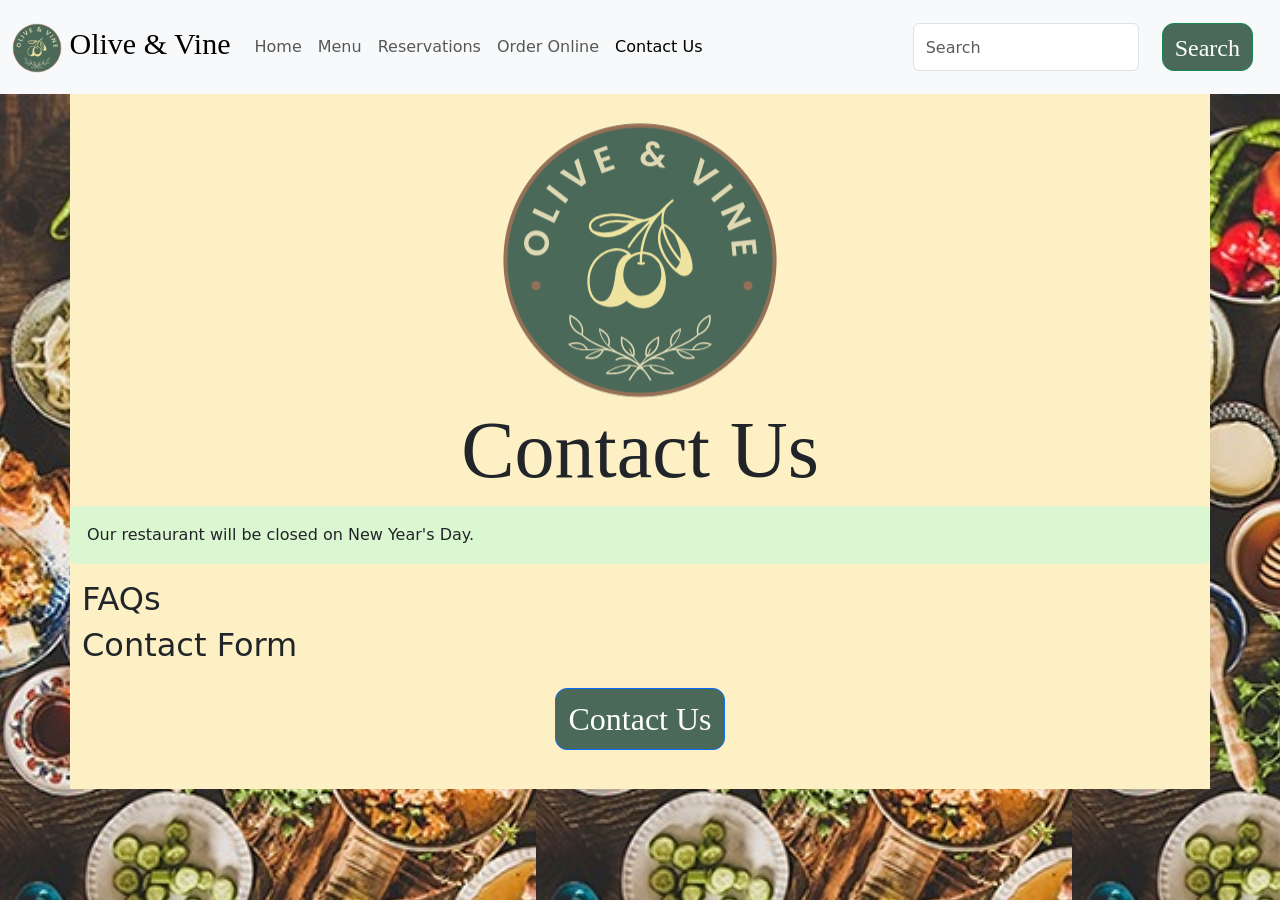
==== contact.html @ 26eb9755 "Add nav bar" ====
<!DOCTYPE html>
<html lang="en">
<head>
    <meta charset="utf-8">
    <meta name="viewport" content="width=device-width initial-scale=1">

    <title>Olive & Vine Contact Page</title>
    <meta name="description" content="A website for a concept restaurant Olive & Vine">

    <link href="https://cdn.jsdelivr.net/npm/bootstrap@5.3.8/dist/css/bootstrap.min.css" rel="stylesheet" integrity="sha384-sRIl4kxILFvY47J16cr9ZwB07vP4J8+LH7qKQnuqkuIAvNWLzeN8tE5YBujZqJLB" crossorigin="anonymous">
    <link rel="stylesheet" href="styles.css">
</head>
<body>
    <nav class="navigation navbar navbar-expand-lg sticky-top bg-light" >
        <div class="navigation container-fluid">
            <a class="navbar-brand nav-logo" href="#">
                <img src="images/logo.png" alt="Logo" class="nav-logo" width="50" height="50" class="d-inline-block">
                Olive & Vine
            </a>
            <button class="navbar-toggler" type="button" data-bs-toggle="collapse" data-bs-target="#pages" aria-controls="pages" aria-expanded="false" aria-label="Toggle navigation">
                <span class="navbar-toggler-icon"></span>
            </button>
            <div class="collapse navbar-collapse" id="pages">
                <ul class="navbar-nav me-auto">
                    <li class="nav-item">
                        <a class="nav-link" href="#">Home</a>
                    </li>
                    <li class="nav-item">
                        <a class="nav-link" href="menu.html">Menu</a>
                    </li>
                    <li class="nav-item">
                        <a class="nav-link" href="reservation.html">Reservations</a>
                    </li>
                    <li class="nav-item">
                        <a class="nav-link" href="order.html">Order Online</a>
                    </li>
                    <li class="nav-item">
                        <a class="nav-link active" aria-current="page" href="#">Contact Us</a>
                    </li>
                </ul>
                <form class="d-flex" role="search">
                    <input class="form-control me-2 nav-search" type="search" placeholder="Search" aria-label="Search">
                    <button class="btn btn-outline-success nav-search" id="nav-search-btn" type="submit">Search</button>
                </form>
            </div>
        </div>
    </nav>
    
    <div class="container py-4">
        <div class="row">
            <div class="col-12">
                <div class="text-center">
                    <img src="images/logo.png" class="img-fluid" alt="Olive & Vine Logo">
                </div>
            </div>
        </div>

        <div class="row">
            <div class="col-12 text-center">
                <h1>Contact Us</h1>
            </div>
            <div class="col-12 alert">
                Our restaurant will be closed on New Year's Day.
            </div>
        </div>

        <div class="row">
            <div class="col-12">
                <h2>FAQs</h2>
            </div>
        </div>

        <div class="row">
            <div class="col-12">
                <h2>Contact Form</h2>
            </div>
        </div>

        <div class="row">
            <div class="col-12">
                <div class="text-center">
                    <a type="button" role="button" class="btn btn-primary" href="#">Contact Us</a>
                </div>
            </div>
        </div>
    </div>
    <script src="https://cdn.jsdelivr.net/npm/bootstrap@5.3.8/dist/js/bootstrap.bundle.min.js" integrity="sha384-FKyoEForCGlyvwx9Hj09JcYn3nv7wiPVlz7YYwJrWVcXK/BmnVDxM+D2scQbITxI" crossorigin="anonymous"></script>
</body>
</html>
---- styles.css ----
body {
    background-image: url(images/menu_bg.jpg);
}

.nav-logo {
    font-family: "Monaco";
    font-size: 30px;
}

.nav-search {
    height: 3rem;
    margin: auto;
    padding: auto;
}

#nav-search-btn {
    font-size: 1.5rem;
}


.container {
    background-color: rgb(252, 240, 196);
}

h1 {
    font-family: "Monaco";
    font-size: 80px;
}

.alert {
    background-color: rgba(213, 249, 213, 0.816);
}

#menu-items {
    padding: 24px;
}

.menu-img {
    height: 300px;
    object-fit: cover;
    border-radius: 12px;
    padding-bottom: 12px;
}

.card-title {
    font-family: "Monaco";
    font-size: 36px;
}

.card {
    background-color: rgb(245, 238, 205);
    border-radius: 12px;
    border: solid rgb(148, 112, 87);
    height: 550px;
    width: 400px;
}

.price {
    font-size: 32px;
    font-family: "Monaco";
}

.badge {
    background-color: rgb(247, 182, 42);
    border-radius: 12px;
}

.btn {
    background-color: rgb(74, 105, 89);
    color: white;
    font-size: 32px;
    font-family: "Monaco";
    border-radius: 12px;
    margin: 15px;
}

label {
    padding-bottom: 15px;
}
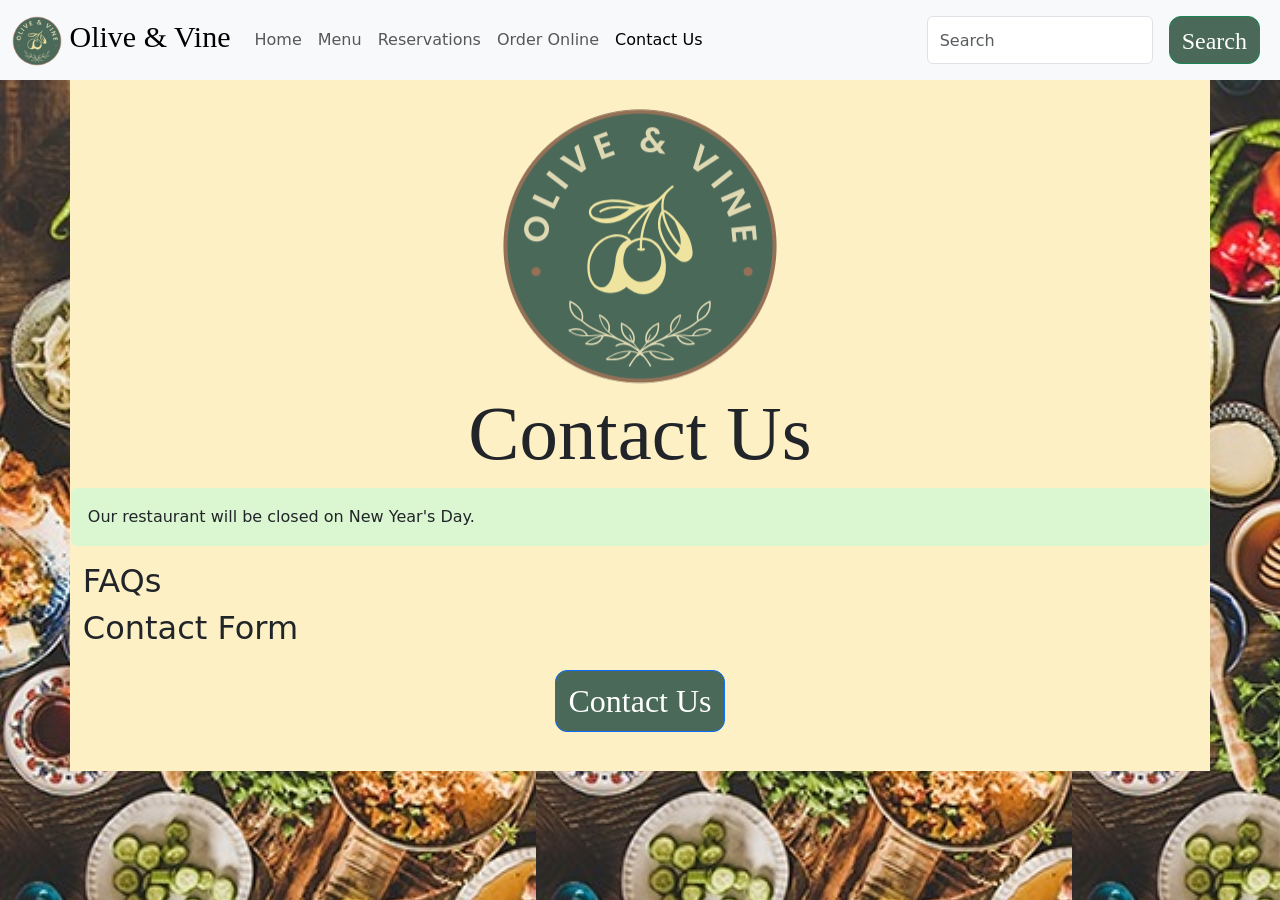
==== commit f702b5b5: "Make menu responisive" ====
--- a/contact.html
+++ b/contact.html
@@ -48,7 +48,7 @@
     
     <div class="container py-4">
         <div class="row">
-            <div class="col-12">
+            <div class="col-12 logo">
                 <div class="text-center">
                     <img src="images/logo.png" class="img-fluid" alt="Olive & Vine Logo">
                 </div>
--- a/styles.css
+++ b/styles.css
@@ -10,21 +10,31 @@
 .nav-search {
     height: 3rem;
     margin: auto;
-    padding: auto;
 }
 
 #nav-search-btn {
     font-size: 1.5rem;
+    margin: .5rem;
 }
 
+.logo {
+    width: 30vw;
+    margin: auto;
+}
+
+.header, .buttons {
+    background-color: rgb(252, 240, 196);
+    padding: 1%;
+}
 
 .container {
     background-color: rgb(252, 240, 196);
+    padding: 1%;
 }
 
 h1 {
     font-family: "Monaco";
-    font-size: 80px;
+    font-size: max(32px, 6vw);
 }
 
 .alert {
@@ -32,32 +42,41 @@
 }
 
 #menu-items {
-    padding: 24px;
+    padding: 2vw;
 }
 
 .menu-img {
-    height: 300px;
+    aspect-ratio: 1 / 1;
     object-fit: cover;
     border-radius: 12px;
-    padding-bottom: 12px;
+    object-position: center;
+    padding: .3em;
 }
 
 .card-title {
     font-family: "Monaco";
-    font-size: 36px;
+    font-size: max(24px, 3vw);
+    
 }
 
 .card {
     background-color: rgb(245, 238, 205);
     border-radius: 12px;
     border: solid rgb(148, 112, 87);
-    height: 550px;
-    width: 400px;
+    height: 20px;
+    width: 100%;
+    padding: 0px;
+    object-position: center;
+    max-width: 440px;
+    margin: 0 auto;
 }
 
+
 .price {
-    font-size: 32px;
+    font-size: max(24px, 2.5vw);
     font-family: "Monaco";
+    padding-top: .2em;
+    padding-bottom: .05em;
 }
 
 .badge {
@@ -68,7 +87,7 @@
 .btn {
     background-color: rgb(74, 105, 89);
     color: white;
-    font-size: 32px;
+    font-size: max(24px, 2.5vw);
     font-family: "Monaco";
     border-radius: 12px;
     margin: 15px;
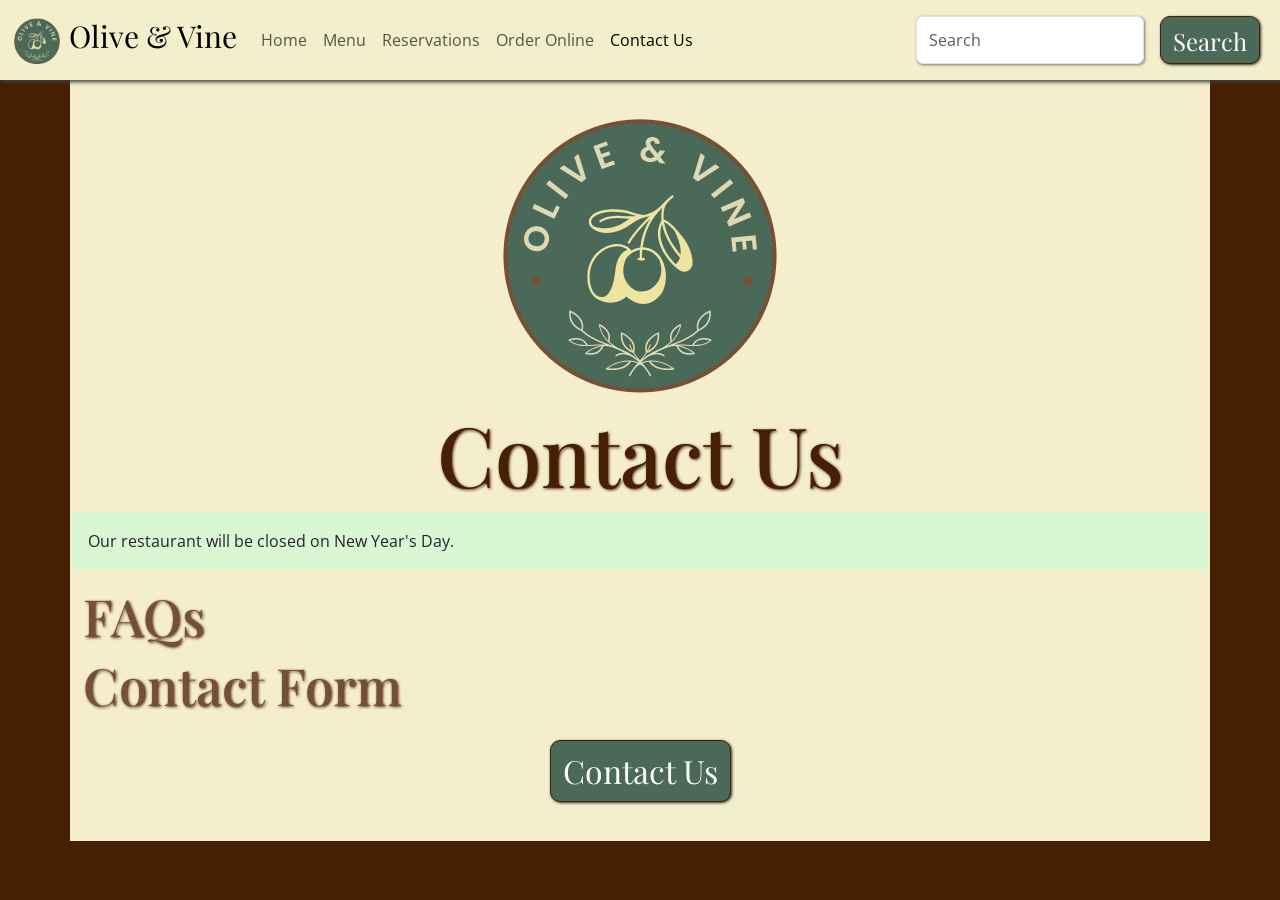
==== commit 3413c712: "Add screenshots" ====
--- a/contact.html
+++ b/contact.html
@@ -7,13 +7,18 @@
     <title>Olive & Vine Contact Page</title>
     <meta name="description" content="A website for a concept restaurant Olive & Vine">
 
+    <link rel="preconnect" href="https://fonts.googleapis.com">
+    <link rel="preconnect" href="https://fonts.gstatic.com" crossorigin>
+    <link href="https://fonts.googleapis.com/css2?family=Open+Sans:ital,wght@0,300..800;1,300..800&family=Playfair+Display:ital,wght@0,400..900;1,400..900&display=swap" rel="stylesheet">
+
     <link href="https://cdn.jsdelivr.net/npm/bootstrap@5.3.8/dist/css/bootstrap.min.css" rel="stylesheet" integrity="sha384-sRIl4kxILFvY47J16cr9ZwB07vP4J8+LH7qKQnuqkuIAvNWLzeN8tE5YBujZqJLB" crossorigin="anonymous">
-    <link rel="stylesheet" href="styles.css">
+    <link rel="stylesheet" href="styles/styles.css">
+    <link rel="stylesheet" href="styles/contact.css">
 </head>
 <body>
-    <nav class="navigation navbar navbar-expand-lg sticky-top bg-light" >
+    <nav class="navigation navbar navbar-expand-lg sticky-top" >
         <div class="navigation container-fluid">
-            <a class="navbar-brand nav-logo" href="#">
+            <a class="navbar-brand nav-logo" href="index.html">
                 <img src="images/logo.png" alt="Logo" class="nav-logo" width="50" height="50" class="d-inline-block">
                 Olive & Vine
             </a>
@@ -23,7 +28,7 @@
             <div class="collapse navbar-collapse" id="pages">
                 <ul class="navbar-nav me-auto">
                     <li class="nav-item">
-                        <a class="nav-link" href="#">Home</a>
+                        <a class="nav-link" href="index.html">Home</a>
                     </li>
                     <li class="nav-item">
                         <a class="nav-link" href="menu.html">Menu</a>
--- a/styles/styles.css
+++ b/styles/styles.css
@@ -0,0 +1,79 @@
+body {
+    background-color: rgb(71, 31, 2);
+    font-family: "Open Sans", Arial, sans-serif;
+}
+
+.nav-logo {
+    font-family: "Playfair Display", serif;
+    font-size: 30px;
+}
+
+.nav-search {
+    height: 3rem;
+    margin: auto;
+    box-shadow: 1px 1px 3px rgb(128, 120, 114);
+}
+
+#nav-search-btn {
+    font-size: 1.5rem;
+    margin: .5rem;
+}
+
+.navbar {
+    background-color: rgb(245, 238, 205);
+    box-shadow: 1px 2px 4px rgb(63, 62, 62);
+}
+
+h1 {
+    font-family: "Playfair Display", serif;
+    color: rgb(245, 238, 205);
+    text-shadow: 1px 1px 3px black;
+    font-size: max(32px, 6.5vw);
+}
+
+h2 {
+    font-family: "Playfair Display", serif;
+    color: rgb(71, 31, 2);
+    text-shadow: 1px 1px 3px rgb(71, 31, 2);
+    font-size: max(24px, 5vw);
+}
+
+.logo {
+    width: 30vw;
+    margin: auto;
+}
+
+.container {
+    background-color: rgb(245, 238, 205);
+    padding: 1%;
+}
+
+.alert {
+    background-color: rgba(213, 249, 213, 0.816);
+}
+
+.badge {
+    background-color: rgb(247, 182, 42);
+    border-radius: 12px;
+}
+
+.btn {
+    background-color: rgb(74, 105, 89);
+    color: white;
+    font-size: max(24px, 2.5vw);
+    font-family: "Playfair Display", serif;
+    border-radius: 10px;
+    margin: 15px;
+    border-color: rgb(71, 31, 2);
+    box-shadow: 1px 1px 3px rgb(48, 39, 33);
+    --bs-btn-active-bg: rgb(37, 54, 45);
+    --bs-btn-active-color: rgb(245, 238, 205);
+    --bs-btn-active-border-color: rgb(71, 31, 2);
+}
+
+.btn:hover, .btn:focus, .btn:focus-visible {
+    background-color: rgb(55, 80, 67);
+    color: rgb(245, 238, 205);
+    border-color: rgb(71, 31, 2);
+    box-shadow: 1px 1px 3px rgb(48, 39, 33);
+}
--- a/styles/contact.css
+++ b/styles/contact.css
@@ -0,0 +1,10 @@
+h1 {
+    color: rgb(71, 31, 2);
+    text-shadow: 1px 1px 3px rgb(71, 31, 2);
+}
+
+h2 {
+    color: rgb(116, 80, 52);
+    text-shadow: 1px 1px 3px rgb(71, 31, 2);
+    font-size: max(24px, 4vw);
+}
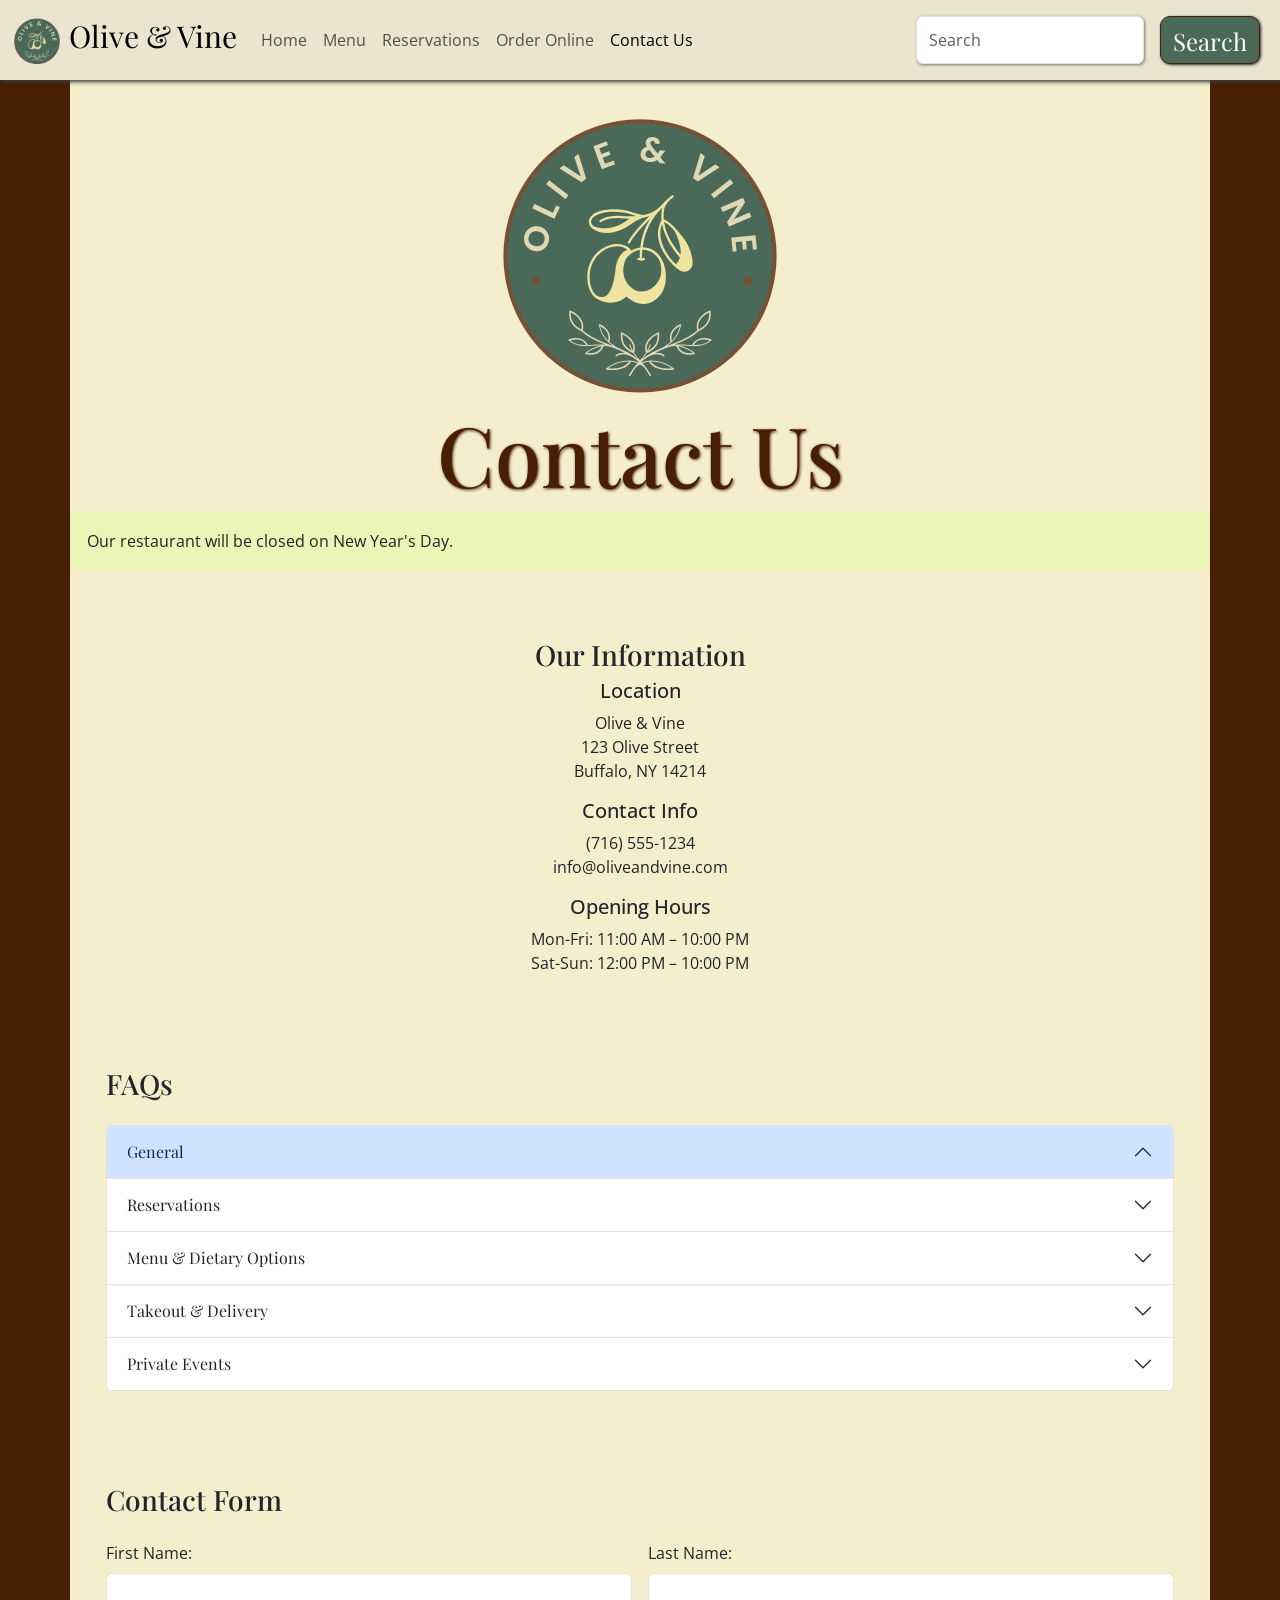
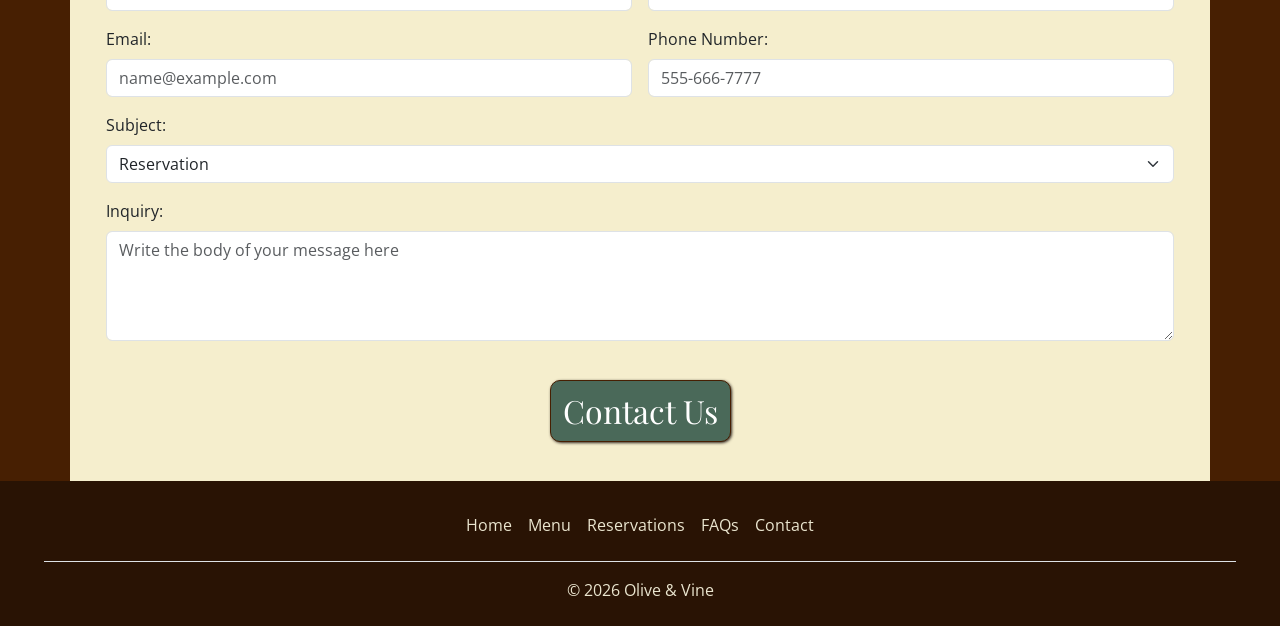
==== commit e4d85e6c: "Add footer" ====
--- a/contact.html
+++ b/contact.html
@@ -69,17 +69,213 @@
             </div>
         </div>
 
-        <div class="row">
-            <div class="col-12">
-                <h2>FAQs</h2>
-            </div>
-        </div>
-
-        <div class="row">
-            <div class="col-12">
-                <h2>Contact Form</h2>
-            </div>
-        </div>
+        <div class="row p-4">
+            <div class="col-12 text-center">
+                <h3>Our Information</h3>
+                <h5>Location</h5>
+                <p>Olive & Vine<br>123 Olive Street<br>Buffalo, NY 14214</p>
+                <h5>Contact Info</h5>
+                <p>(716) 555-1234<br>info@oliveandvine.com</p>
+                <h5>Opening Hours</h5>
+                <p>Mon-Fri: 11:00 AM – 10:00 PM <br/>Sat-Sun: 12:00 PM – 10:00 PM</p>
+            </div>
+        </div>
+
+        <div class="row p-4" id="faq-container">
+            <div class="col-12">
+                <h3>FAQs</h3>
+            </div>
+            <div class="col-12 py-3">
+                <div class="accordion" id="faq">
+                    <div class="accordion-item">
+                        <h2 class="accordion-header" id="generalHeader">
+                            <button class="accordion-button" type="button" data-bs-toggle="collapse" data-bs-target="#general" aria-controls="general">
+                                General
+                            </button>
+                        </h2>
+                        <div id="general" class="accordion-collapse collapse" aria-labelledby="generalHeader" data-bs-parent="#faq">
+                            <div class="accordion-body">
+                                <p>
+                                    <strong>What are your hours of operation?</strong><br>
+                                    Monday–Thursday: 11:00 AM – 9:00 PM<br>
+                                    Friday–Saturday: 11:00 AM – 10:00 PM<br>
+                                    Sunday: 12:00 PM – 8:00 PM
+                                </p>
+
+                                <p>
+                                    <strong>Is parking available?</strong><br>
+                                    Yes! Complimentary on-site parking is available for all guests, with additional street parking nearby.
+                                </p>
+
+                                <p>
+                                    <strong>Do you have outdoor seating?</strong><br>
+                                    Yes. Our outdoor patio is open seasonally and offers a relaxing atmosphere for enjoying Mediterranean cuisine.
+                                </p>
+
+                                <p>
+                                    <strong>Is Olive & Vine family-friendly?</strong><br>
+                                    Absolutely! We welcome guests of all ages and offer a children's menu, high chairs, and a comfortable dining environment for families.
+                                </p>
+
+                                <p class="mb-0">
+                                    <strong>Do you offer gift cards?</strong><br>
+                                    Yes. Gift cards are available in any amount and can be purchased in the restaurant.
+                            </div>
+                        </div>
+                    </div>
+                    <div class="accordion-item">
+                        <h2 class="accordion-header" id="reservationHeader">
+                            <button class="accordion-button collapsed" type="button"
+                                    data-bs-toggle="collapse"
+                                    data-bs-target="#reservation"
+                                    aria-expanded="false"
+                                    aria-controls="reservation">
+                                Reservations
+                            </button>
+                        </h2>
+                        <div id="reservation" class="accordion-collapse collapse" aria-labelledby="reservationHeader" data-bs-parent="#faq">
+                            <div class="accordion-body">
+                                <p>
+                                    <strong>Do I need a reservation?</strong><br>
+                                    Reservations are recommended for dinner service and weekends, but walk-in guests are always welcome based on availability.
+                                </p>
+
+                                <p>
+                                    <strong>Can I make a reservation online?</strong><br>
+                                    Yes! Reservations can be made through our website or by calling the restaurant during business hours.
+                                </p>
+
+                                <p class="mb-0">
+                                    <strong>How do I cancel or modify my reservation?</strong><br>
+                                    Reservations may be changed or canceled online or by contacting us at least 24 hours before your scheduled dining time.
+                                </p>
+                            </div>
+                        </div>
+                    </div>
+
+                    <div class="accordion-item">
+                        <h2 class="accordion-header" id="menuHeader">
+                            <button class="accordion-button collapsed" type="button"
+                                    data-bs-toggle="collapse"
+                                    data-bs-target="#menu"
+                                    aria-expanded="false"
+                                    aria-controls="menu">
+                                Menu & Dietary Options
+                            </button>
+                        </h2>
+                        <div id="menu" class="accordion-collapse collapse"
+                            aria-labelledby="menuHeader"
+                            data-bs-parent="#faq">
+                            <div class="accordion-body">
+                                <p>
+                                    <strong>Do you offer vegetarian or vegan options?</strong><br>
+                                    Yes. Our menu features a variety of vegetarian and vegan dishes, including falafel, hummus, fresh salads, and vegetable-based entrees.
+                                </p>
+
+                                <p>
+                                    <strong>Can you accommodate food allergies?</strong><br>
+                                    Absolutely. Please let your server know about any allergies or dietary restrictions, and we'll do our best to accommodate your needs.
+                                </p>
+
+                                <p class="mb-0">
+                                    <strong>Do you have gluten-free options?</strong><br>
+                                    Yes. Several menu items can be prepared gluten-free upon request.
+                                </p>
+                            </div>
+                        </div>
+                    </div>
+
+                    <div class="accordion-item">
+                        <h2 class="accordion-header" id="takeoutHeader">
+                            <button class="accordion-button collapsed" type="button"
+                                    data-bs-toggle="collapse"
+                                    data-bs-target="#takeout"
+                                    aria-expanded="false"
+                                    aria-controls="takeout">
+                                Takeout & Delivery
+                            </button>
+                        </h2>
+                        <div id="takeout" class="accordion-collapse collapse" aria-labelledby="takeoutHeader" data-bs-parent="#faq">
+                            <div class="accordion-body">
+                                <p>
+                                    <strong>Do you offer takeout?</strong><br>
+                                    Yes! Every item on our menu is available for takeout. Orders can be placed online or by phone.
+                                </p>
+
+                                <p class="mb-0">
+                                    <strong>Do you offer delivery?</strong><br>
+                                    Yes. Delivery is available within our local service area through our online ordering system.
+                                </p>
+                            </div>
+                        </div>
+                    </div>
+
+                    <div class="accordion-item">
+                        <h2 class="accordion-header" id="eventsHeader">
+                            <button class="accordion-button collapsed" type="button"
+                                    data-bs-toggle="collapse"
+                                    data-bs-target="#events"
+                                    aria-expanded="false"
+                                    aria-controls="events">
+                                Private Events
+                            </button>
+                        </h2>
+                        <div id="events" class="accordion-collapse collapse" aria-labelledby="eventsHeader" data-bs-parent="#faq">
+                            <div class="accordion-body">
+                                <p>
+                                    <strong>Do you host private events?</strong><br>
+                                    Yes. Our private dining space is perfect for birthdays, anniversaries, business dinners, family gatherings, and other special occasions.
+                                </p>
+
+                                <p class="mb-0">
+                                    <strong>How many guests can private events accommodate?</strong><br>
+                                    Our private event space comfortably accommodates up to 60 guests. Contact us for availability and event planning details.
+                                </p>
+                            </div>
+                        </div>
+                    </div>
+                </div>
+            </div>
+        </div>
+
+
+        <form class="row g-3 p-4">
+            <div class="col-12">
+                <h3>Contact Form</h3>
+            </div>
+            <div class="col-6">
+                <label for="res-fname" class="form-label">First Name: </label>
+                <input type="text" id="res-fname" class="form-control" name="res-fname" required/>
+            </div>
+            <div class="col-6">
+                <label for="res-lname" class="form-label">Last Name: </label>
+                <input type="text" id="res-lname" class="form-control" name="res-lname" required/>
+            </div>
+            <div class="col-6">
+                <label for="res-email" class="form-label">Email: </label>
+                <input type="email" id="res-email" class="form-control" name="res-email" placeholder="name@example.com" required/>
+            </div>    
+            <div class="col-6">
+                <label for="res-phone" class="form-label">Phone Number: </label>
+                <input type="tel" id="res-phone" class="form-control" name="res-phone" pattern="[0-9]{3}-[0-9]{3}-[0-9]{4}" placeholder="555-666-7777"/>
+            </div> 
+            <div class="col-12">
+                <label for="reservation-type" class="form-label">Subject: </label>
+                <select id="reservation-type" class="form-select">
+                    <option>Reservation</option>
+                    <option>Private Event</option>
+                    <option>Restaurant</option>
+                    <option>Catering</option>
+                    <option>Orders</option>
+                    <option>Menu</option>
+                    <option>Other</option>
+                </select>
+            </div>   
+            <div class="col-12">
+                <label for="inquiry" class="form-label">Inquiry: </label> <br/>
+                <textarea id="inquiry" class="form-control" name="inquiry" placeholder="Write the body of your message here" rows="4" cols="50"></textarea>
+            </div>
+        </form>
 
         <div class="row">
             <div class="col-12">
@@ -89,6 +285,30 @@
             </div>
         </div>
     </div>
+
+    <div class="container-fluid py-2 footer">
+        <footer class="my-3 mx-3">
+            <ul class="nav justify-content-center pb-3 m-3 border-bottom">
+                <li class="nav-item">
+                    <a href="index.html" class="nav-link px-2 footer-text">Home</a>
+                </li>
+                <li class="nav-item">
+                    <a href="menu.html" class="nav-link px-2 footer-text">Menu</a>
+                </li>
+                <li class="nav-item">
+                    <a href="reservation.html" class="nav-link px-2 footer-text">Reservations</a>
+                </li>
+                <li class="nav-item">
+                    <a href="#faq-container" class="nav-link px-2 footer-text">FAQs</a>
+                </li>
+                <li class="nav-item">
+                    <a href="#" class="nav-link px-2 footer-text">Contact</a>
+                </li>
+            </ul>
+            <p class="text-center footer-text">© 2026 Olive & Vine</p>
+        </footer>
+    </div>
+
     <script src="https://cdn.jsdelivr.net/npm/bootstrap@5.3.8/dist/js/bootstrap.bundle.min.js" integrity="sha384-FKyoEForCGlyvwx9Hj09JcYn3nv7wiPVlz7YYwJrWVcXK/BmnVDxM+D2scQbITxI" crossorigin="anonymous"></script>
 </body>
 </html>
--- a/styles/styles.css
+++ b/styles/styles.css
@@ -20,7 +20,7 @@
 }
 
 .navbar {
-    background-color: rgb(245, 238, 205);
+    background-color: rgb(234, 229, 207);
     box-shadow: 1px 2px 4px rgb(63, 62, 62);
 }
 
@@ -28,14 +28,19 @@
     font-family: "Playfair Display", serif;
     color: rgb(245, 238, 205);
     text-shadow: 1px 1px 3px black;
-    font-size: max(32px, 6.5vw);
+    font-size: max(34px, 6.5vw);
 }
 
 h2 {
     font-family: "Playfair Display", serif;
     color: rgb(71, 31, 2);
-    text-shadow: 1px 1px 3px rgb(71, 31, 2);
-    font-size: max(24px, 5vw);
+    text-shadow: 1px 1px 2em rgb(71, 31, 2);
+    font-size: max(32px, 5vw);
+}
+
+h3 {
+    font-family: "Playfair Display", serif;
+    padding-top: 1em;
 }
 
 .logo {
@@ -45,11 +50,12 @@
 
 .container {
     background-color: rgb(245, 238, 205);
-    padding: 1%;
 }
 
 .alert {
-    background-color: rgba(213, 249, 213, 0.816);
+    background-color: rgba(234, 246, 178, 0.862);
+    border-radius: 0px;
+    width: 100vw;
 }
 
 .badge {
@@ -76,4 +82,16 @@
     color: rgb(245, 238, 205);
     border-color: rgb(71, 31, 2);
     box-shadow: 1px 1px 3px rgb(48, 39, 33);
+}
+
+.footer {
+    background-color: rgb(41, 19, 4);
+}
+
+.footer-text {
+    color: rgb(234, 229, 207);
+}
+
+.nav-link:hover {
+    color: rgb(116, 80, 52);
 }
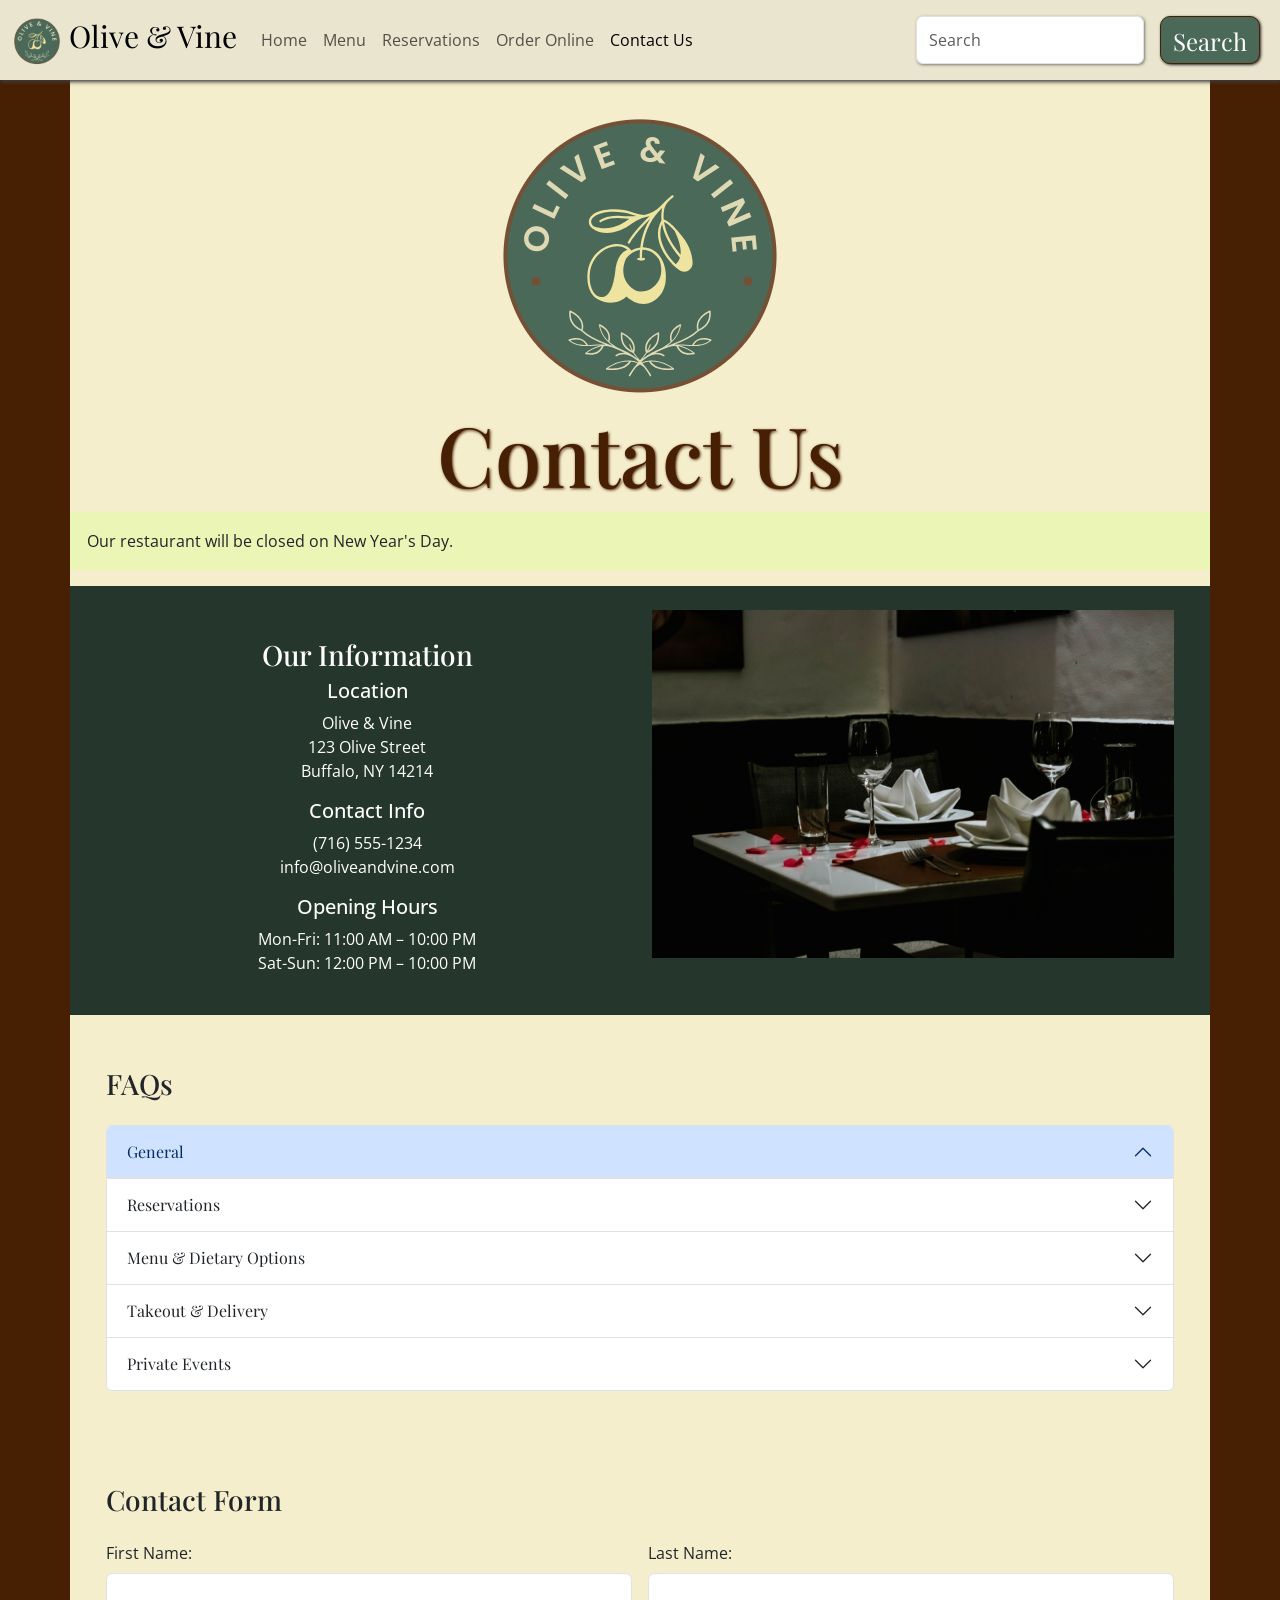
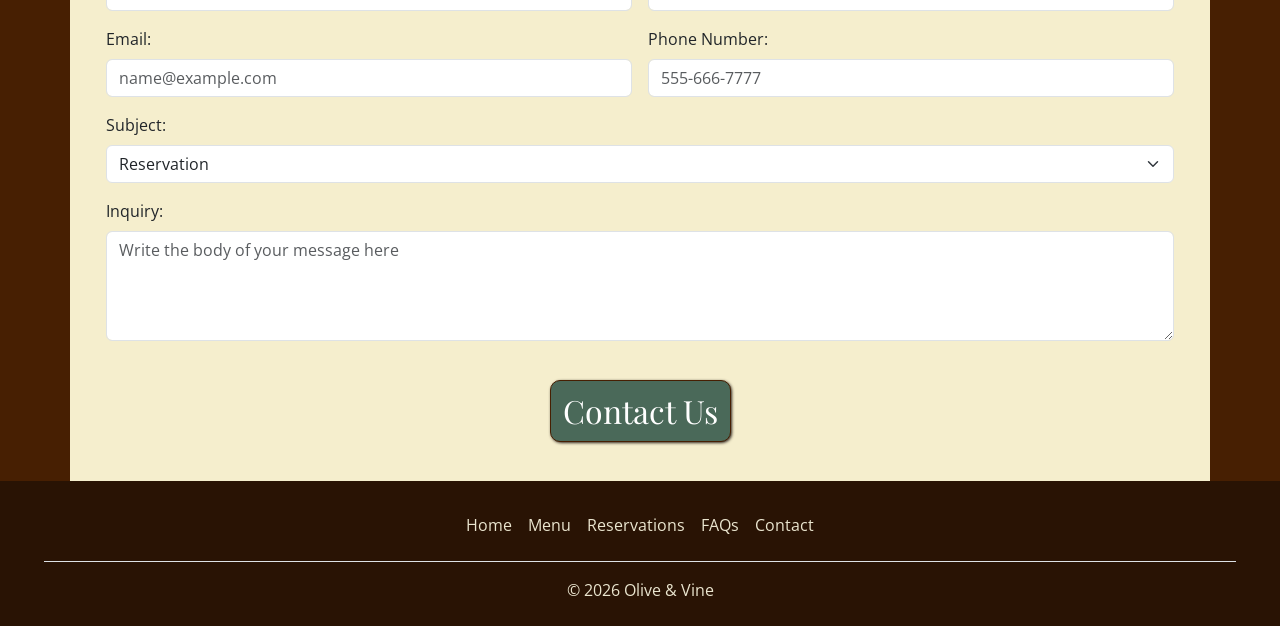
==== commit 045bd684: "Fix contact page" ====
--- a/contact.html
+++ b/contact.html
@@ -69,8 +69,8 @@
             </div>
         </div>
 
-        <div class="row p-4">
-            <div class="col-12 text-center">
+        <div class="row p-4 info">
+            <div class="col-6 text-center">
                 <h3>Our Information</h3>
                 <h5>Location</h5>
                 <p>Olive & Vine<br>123 Olive Street<br>Buffalo, NY 14214</p>
@@ -78,6 +78,9 @@
                 <p>(716) 555-1234<br>info@oliveandvine.com</p>
                 <h5>Opening Hours</h5>
                 <p>Mon-Fri: 11:00 AM – 10:00 PM <br/>Sat-Sun: 12:00 PM – 10:00 PM</p>
+            </div>
+            <div class="col-6">
+                 <img src="images/restaurant/res4.jpg" class="d-block w-100 res-img" alt="Reservation Image">
             </div>
         </div>
 
--- a/styles/contact.css
+++ b/styles/contact.css
@@ -7,4 +7,9 @@
     color: rgb(116, 80, 52);
     text-shadow: 1px 1px 3px rgb(71, 31, 2);
     font-size: max(24px, 4vw);
+}
+
+.info {
+    color: white;
+    background-color: rgb(37, 54, 45);
 }
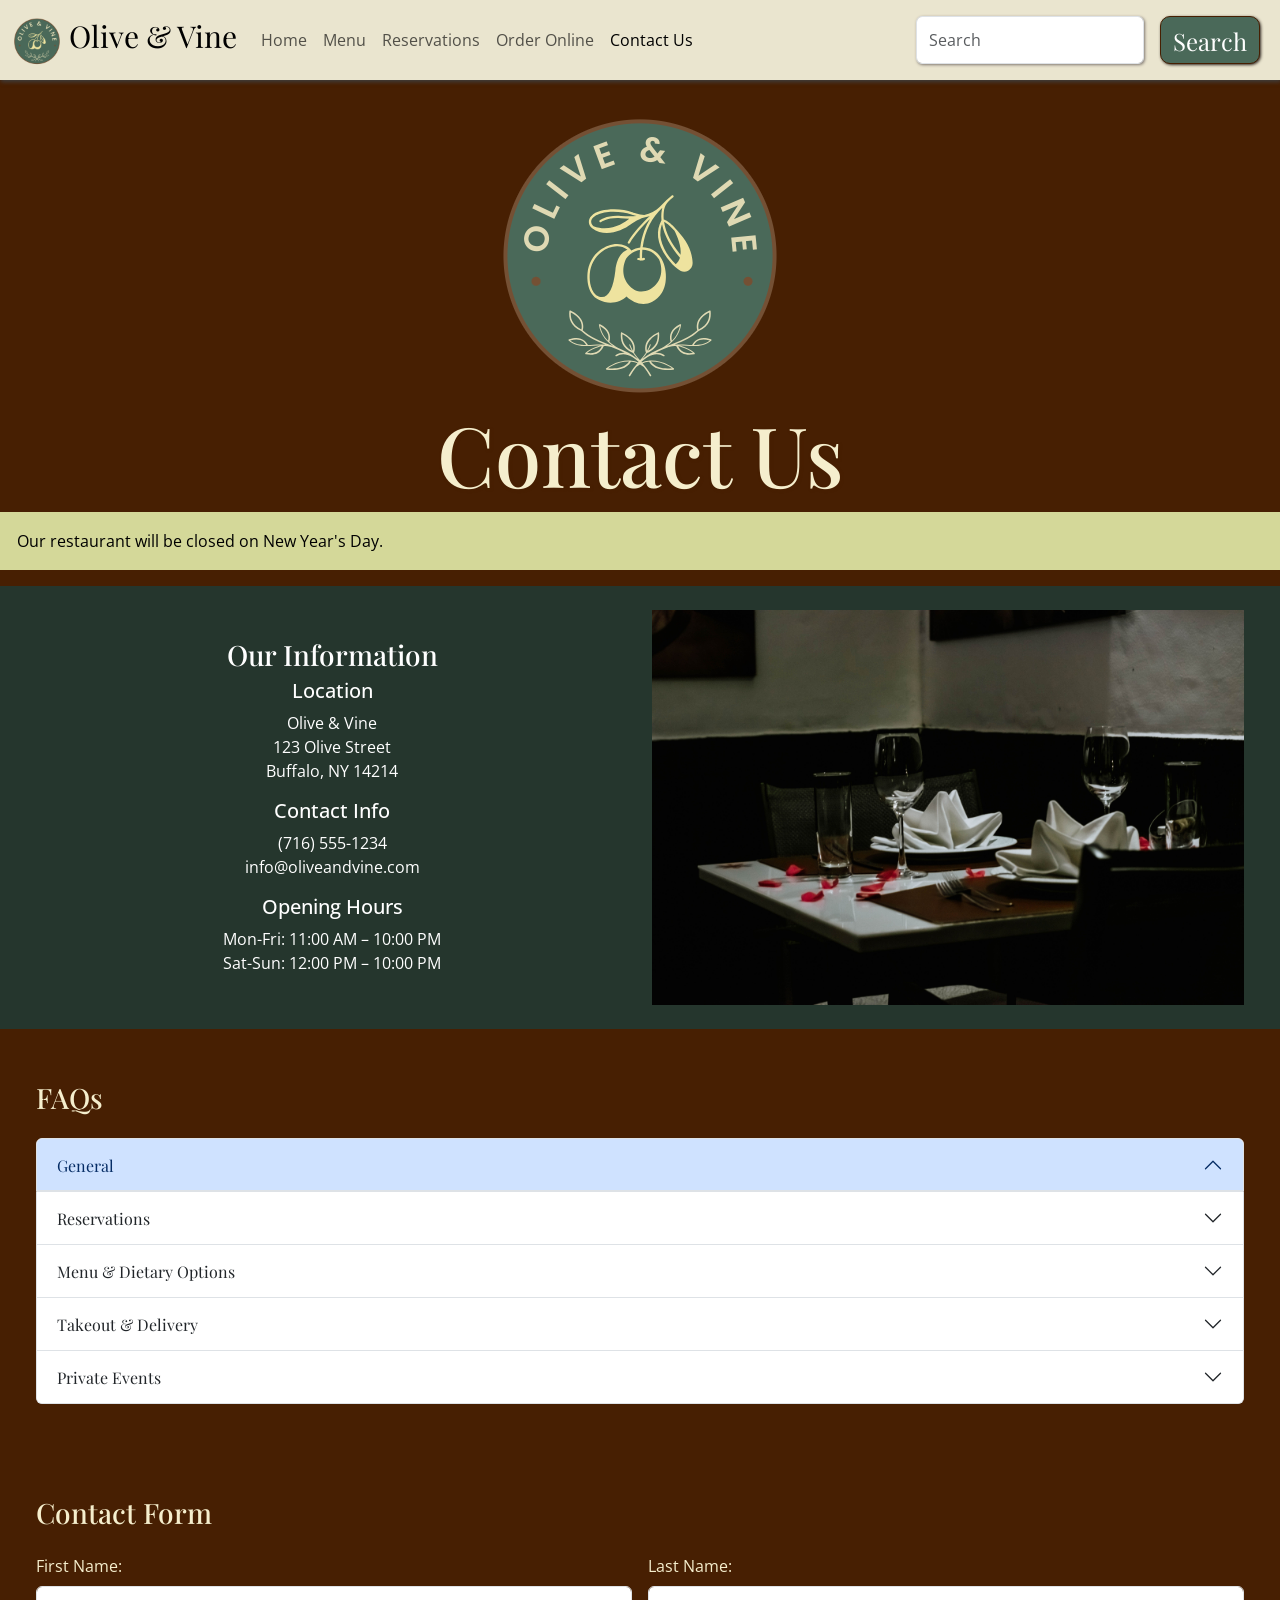
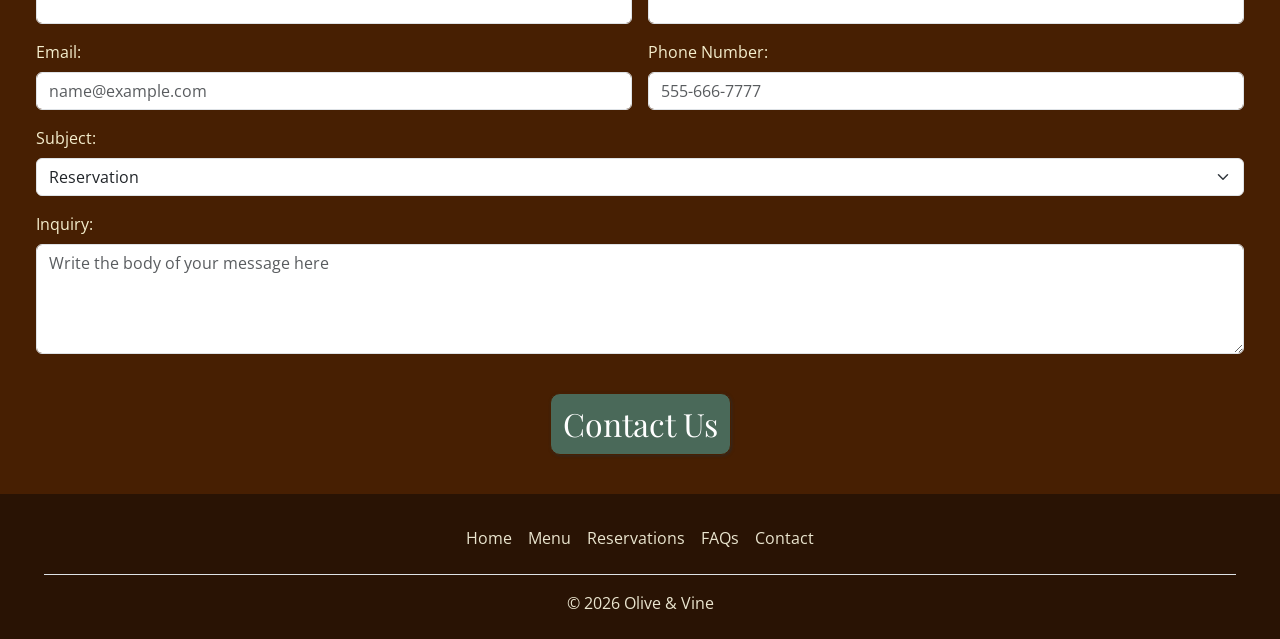
==== commit d53349ea: "Fix contact page" ====
--- a/contact.html
+++ b/contact.html
@@ -51,7 +51,7 @@
         </div>
     </nav>
     
-    <div class="container py-4">
+    <div class="container-fluid py-4">
         <div class="row">
             <div class="col-12 logo">
                 <div class="text-center">
--- a/styles/contact.css
+++ b/styles/contact.css
@@ -1,5 +1,13 @@
+body {
+    color: rgb(245, 238, 205);
+}
+
+.alert {
+    color: black;
+}
+
 h1 {
-    color: rgb(71, 31, 2);
+    color: rgb(245, 238, 205);
     text-shadow: 1px 1px 3px rgb(71, 31, 2);
 }
 
